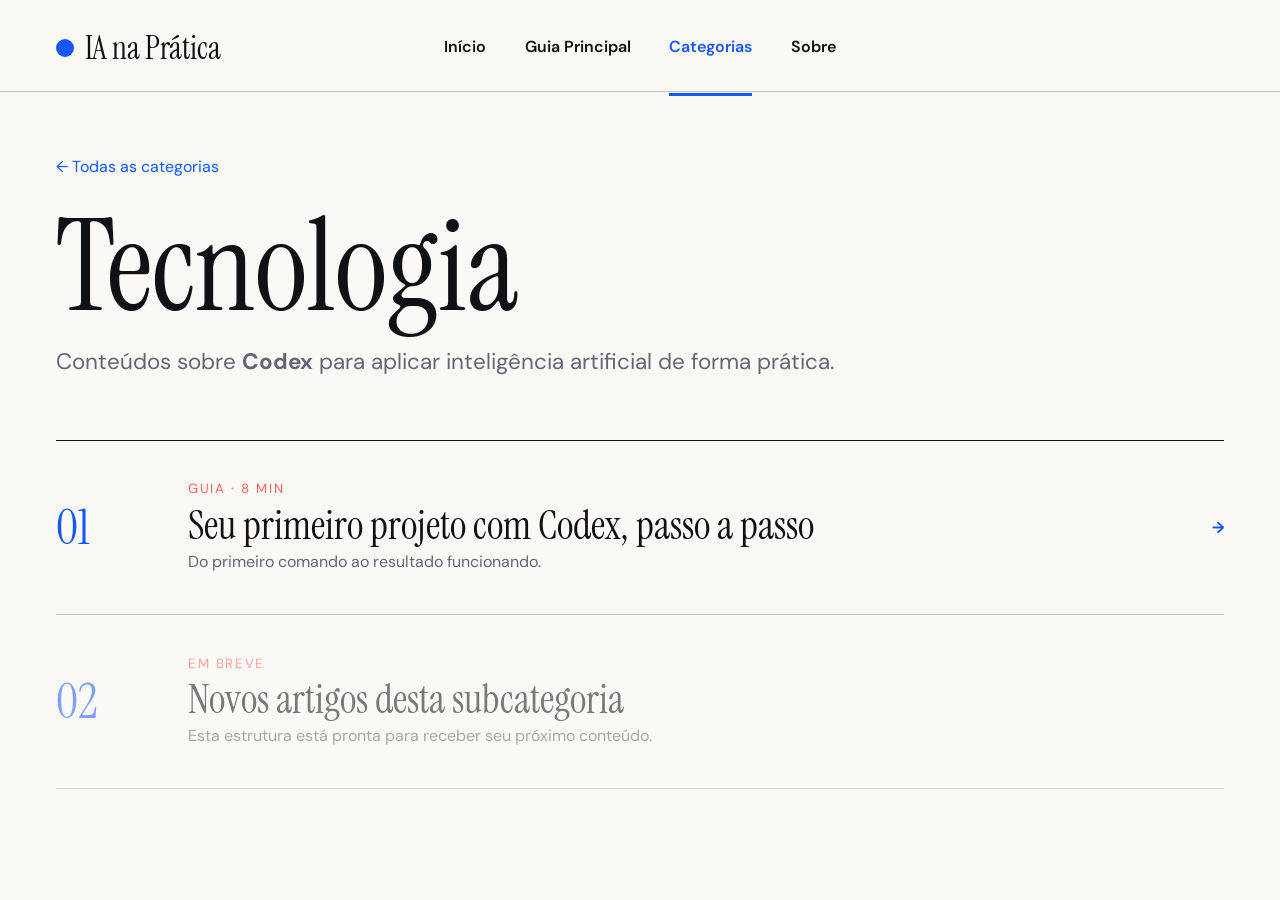
==== categoria.html @ 02f24f1a "Publica versão inicial do IA na Prática" ====
<!doctype html><html lang="pt-BR"><head><meta charset="UTF-8"><meta name="viewport" content="width=device-width,initial-scale=1"><title>Categoria — IA na Prática</title><link rel="preconnect" href="https://fonts.googleapis.com"><link rel="preconnect" href="https://fonts.gstatic.com" crossorigin><link href="https://fonts.googleapis.com/css2?family=DM+Sans:wght@400;500;600&family=Instrument+Serif&display=swap" rel="stylesheet"><link rel="stylesheet" href="styles.css"></head><body><header class="site-header"><a class="brand" href="index.html"><span class="brand-dot"></span><span>IA na Prática</span></a><button class="menu-button" aria-expanded="false" aria-controls="menu">Menu</button><nav id="menu"><a href="index.html">Início</a><a href="guia.html">Guia Principal</a><a class="active" href="categorias.html">Categorias</a><a href="sobre.html">Sobre</a></nav></header><main class="page listing"><a href="categorias.html">← Todas as categorias</a><h1 id="category-title">Tecnologia</h1><p class="listing-lead">Conteúdos sobre <strong id="subcategory-title">Codex</strong> para aplicar inteligência artificial de forma prática.</p><section class="post-list"><a href="artigo.html"><span>01</span><div><small>Guia · 8 min</small><h2>Seu primeiro projeto com Codex, passo a passo</h2><p>Do primeiro comando ao resultado funcionando.</p></div><b>→</b></a><div class="coming"><span>02</span><div><small>Em breve</small><h2>Novos artigos desta subcategoria</h2><p>Esta estrutura está pronta para receber seu próximo conteúdo.</p></div></div></section></main><script src="script.js"></script></body></html>
---- styles.css ----
:root{--paper:#faf9f6;--ink:#101116;--muted:#626675;--blue:#1557ff;--coral:#ff6558;--mint:#78dfbf;--line:#bfc1c6;--display:"Instrument Serif",Georgia,serif;--sans:"DM Sans",Arial,sans-serif}*{box-sizing:border-box}html{scroll-behavior:smooth;scroll-padding-top:2rem}body{margin:0;background:var(--paper);color:var(--ink);font-family:var(--sans)}a{color:inherit;text-decoration:none}button,input{font:inherit}.skip-link{position:absolute;left:-999px}.skip-link:focus{left:1rem;top:1rem;background:#111;color:#fff;padding:1rem;z-index:20}.site-header{height:92px;display:grid;grid-template-columns:1fr auto 1fr;align-items:center;max-width:1400px;margin:auto;padding:0 3.5rem;border-bottom:1px solid var(--line)}.brand{display:flex;align-items:center;gap:.7rem;font:2rem var(--display)}.brand-dot{width:18px;height:18px;border-radius:50%;background:var(--blue)}.site-header nav{display:flex;gap:2.4rem}.site-header nav a{font-weight:600;padding:2.25rem 0;border-bottom:3px solid transparent}.site-header nav a:hover,.site-header nav a.active{color:var(--blue);border-color:var(--blue)}.nav-arrow{justify-self:end;display:grid;place-items:center;background:var(--blue);color:#fff;width:46px;height:46px;font-size:1.45rem}.menu-button{display:none}.hero{max-width:1400px;margin:auto;padding:4.5rem 3.5rem 3rem;display:grid;grid-template-columns:.87fr 1.13fr;min-height:700px}.home-hero{min-height:calc(100vh - 92px)}.hero-copy{padding-right:2rem;z-index:2}.hero h1{font:clamp(4.2rem,6.6vw,7rem)/.85 var(--display);letter-spacing:-.045em;margin:0 0 2rem}.hero h1 em,.page-intro em,.about h1 em{font-weight:400;color:var(--blue)}.hero-copy>p{font-size:1.3rem;line-height:1.55;max-width:560px;color:var(--muted)}.hero-actions{display:flex;gap:1rem;margin:2rem 0 4rem}.button{display:inline-flex;align-items:center;justify-content:center;border:1px solid var(--ink);padding:1rem 1.5rem;min-height:56px;font-weight:600}.primary{background:var(--blue);color:#fff;border-color:var(--blue)}.primary:hover{background:#003ecf}.secondary:hover{background:var(--ink);color:#fff}.hero-note{display:flex;gap:2rem;text-transform:uppercase;color:var(--muted);font-size:.7rem;line-height:1.5;letter-spacing:.12em}.hero-note span+span{border-left:1px solid var(--line);padding-left:2rem;max-width:230px}.hero-media{position:relative;min-height:560px;overflow:hidden}.hero-media img{width:100%;height:100%;object-fit:cover}.hero-card{position:absolute;right:4%;top:6%;background:var(--ink);color:#fff;padding:1.5rem;width:170px;box-shadow:-12px 12px 0 var(--blue)}.hero-card span{font-family:monospace;color:#9ab6ff}.hero-card p{font:1rem/1.4 monospace}.scribble{position:absolute;left:4%;top:18%;font-weight:600;transform:rotate(-8deg);background:var(--paper);padding:.8rem;box-shadow:4px 4px 0 var(--coral)}
.page{max-width:1400px;margin:auto;padding:0 3.5rem}.page-intro{min-height:370px;display:grid;grid-template-columns:1fr 230px;align-items:center;gap:4rem;border-bottom:1px solid var(--ink)}.page-intro h1{font:clamp(4.4rem,7vw,7.4rem)/.88 var(--display);letter-spacing:-.04em;margin:0}.page-intro p{font-size:1.35rem;color:var(--muted);max-width:800px}.page-intro aside{border-left:1px solid var(--ink);padding:2rem;text-transform:uppercase;letter-spacing:.16em;font-size:.72rem;line-height:1.8}.chapters>a,.chapters>.coming,.post-list>a,.post-list>.coming{display:grid;grid-template-columns:100px 1fr auto;align-items:center;gap:2rem;padding:2.3rem 0;border-bottom:1px solid var(--line)}.chapters>a:hover h2,.post-list>a:hover h2{color:var(--blue)}.chapters span,.post-list span{font:3rem var(--display);color:var(--blue)}.chapters small,.post-list small{color:var(--coral);text-transform:uppercase;letter-spacing:.12em}.chapters h2,.post-list h2{font:2.5rem/1 var(--display);margin:.4rem 0}.chapters p,.post-list p{color:var(--muted);margin:.3rem 0}.chapters b,.post-list b{color:var(--blue)}.coming{opacity:.55}
.category-rails{display:grid;grid-template-columns:1fr 1fr}.category-rails article{display:grid;grid-template-columns:150px 1fr 190px;gap:1.5rem;padding:2.2rem 1.2rem 2.2rem 0;border-bottom:1px solid var(--line)}.category-rails article:nth-child(odd){border-right:1px solid var(--line);padding-right:2rem}.category-rails article:nth-child(even){padding-left:2rem}.rail-symbol{height:140px;display:grid;place-items:center;font:3rem var(--display);position:relative}.rail-symbol:before{content:"";position:absolute;width:85px;height:85px;border-radius:50%;z-index:-1}.rail-symbol.blue:before{background:var(--blue)}.rail-symbol.coral:before{background:var(--coral);border-radius:0}.rail-symbol.mint:before{background:var(--mint)}.category-rails h2{font:3rem var(--display);margin:0}.category-rails p{color:var(--muted);line-height:1.5}.category-rails nav{display:flex;flex-direction:column}.category-rails nav a{color:var(--blue);padding:.8rem 0;border-bottom:1px solid var(--line)}.category-rails nav a:hover{padding-left:.4rem}.listing{padding-top:4rem}.listing>a{color:var(--blue)}.listing h1{font:clamp(5rem,10vw,9rem)/.9 var(--display);margin:2rem 0 0}.listing-lead{font-size:1.4rem;color:var(--muted);margin-bottom:4rem}.post-list{border-top:1px solid var(--ink)}
.about-hero{display:grid;grid-template-columns:1.1fr .9fr;gap:3rem;min-height:560px;padding:4rem 0;border-bottom:1px solid var(--ink)}.about h1{font:clamp(4.5rem,7vw,7rem)/.87 var(--display);letter-spacing:-.04em;margin:1rem 0 2rem}.about-hero h2{font-size:1.45rem}.about-hero>div:first-child>p{font-size:1.25rem;line-height:1.6;max-width:700px}.about-visual{background:var(--ink);color:#fff;display:flex;align-items:flex-end;justify-content:space-between;padding:2.5rem;position:relative;overflow:hidden}.about-visual:before{content:"";position:absolute;width:260px;height:260px;background:var(--blue);right:-50px;top:-50px}.about-visual>span{font:18rem/.55 var(--display);color:var(--paper)}.about-visual p{z-index:1;text-transform:uppercase;letter-spacing:.15em;font-size:.7rem;line-height:1.7}.about-principles{display:grid;grid-template-columns:1.25fr repeat(3,1fr);border-bottom:1px solid var(--ink)}.about-principles>h2{font:4.5rem/.9 var(--display);padding:3rem 2rem 3rem 0;margin:0}.about-principles article{border-left:1px solid var(--line);padding:3rem 2rem}.about-principles span{font:1.8rem var(--display);color:var(--blue)}.about-principles article:nth-of-type(2) span{color:var(--mint)}.about-principles article:nth-of-type(3) span{color:var(--coral)}.about-principles h3{font:1.65rem var(--display)}.about-principles p{color:var(--muted);line-height:1.6}.contact-strip{display:grid;grid-template-columns:auto 1fr auto;align-items:center;gap:3rem;padding:2rem 0}.contact-strip h2{font:3.5rem var(--display);margin:0}.contact-strip a{color:var(--blue);border-bottom:1px solid var(--blue);padding:.6rem}
.article-page{max-width:1200px;margin:auto;padding:3rem 2rem;display:grid;grid-template-columns:minmax(0,780px) 300px;gap:5rem;align-items:start}.article-header small{color:var(--blue);text-transform:uppercase;letter-spacing:.08em}.article-header h1{font:clamp(4.3rem,6vw,6.5rem)/.9 var(--display);letter-spacing:-.035em;margin:1rem 0}.article-header>p{font:2rem/1.15 var(--display);color:var(--muted)}#article>p,#article section>p,#article li{font-size:1.08rem;line-height:1.7}.article-image{width:100%;height:330px;object-fit:cover;margin:1rem 0 2rem}.article-page section{padding-top:2rem;border-top:1px solid var(--line);margin-top:2.5rem}.article-page section h2{font:3rem/1 var(--display);margin:0 0 1rem}.article-page aside:not(.toc),.article-page blockquote{border-left:5px solid var(--blue);background:#e8efff;margin:2rem 0;padding:1.4rem;font-size:1.15rem}.toc{position:sticky;top:2rem;border-left:1px solid var(--ink);padding-left:2rem}.toc h2{font:2rem var(--display)}.toc nav{display:flex;flex-direction:column}.toc nav a{padding:.8rem 1rem;border-left:3px solid transparent;color:var(--muted)}.toc nav a:hover,.toc nav a.active{color:var(--blue);border-color:var(--blue)}.toc>p{font:1.8rem/1.15 var(--display);border-top:1px solid var(--line);padding-top:2rem;margin-top:3rem}
footer{max-width:1400px;margin:auto;padding:2.5rem 3.5rem;display:grid;grid-template-columns:auto 1fr auto auto;align-items:center;gap:2.5rem;border-top:1px solid var(--ink)}footer p,footer>span{color:var(--muted);font-size:.8rem}footer nav{display:flex;gap:2rem}
@media(max-width:1050px){.site-header,.page{padding-left:1.5rem;padding-right:1.5rem}.hero{grid-template-columns:1fr;padding:3rem 1.5rem}.hero-media{min-height:500px}.category-rails{grid-template-columns:1fr}.category-rails article:nth-child(n){border-right:0;padding-left:0;padding-right:0}.article-page{grid-template-columns:minmax(0,1fr) 250px;gap:2rem}.about-principles{grid-template-columns:1fr 1fr}.about-principles>h2{grid-column:1/-1}.about-principles article:first-of-type{border-left:0}.about-principles article:last-of-type{grid-column:1/-1;border-top:1px solid var(--line)}footer{padding:2rem 1.5rem}}
@media(max-width:720px){.site-header{height:76px;grid-template-columns:1fr auto}.brand{font-size:1.65rem}.menu-button{display:block;border:1px solid var(--ink);background:transparent;padding:.55rem .8rem}.site-header nav{display:none;position:absolute;z-index:10;top:76px;left:0;right:0;background:var(--paper);padding:1rem 1.5rem;flex-direction:column;gap:0;border-bottom:1px solid var(--ink)}.site-header nav.open{display:flex}.site-header nav a{padding:1rem 0}.nav-arrow{display:none}.hero h1{font-size:3.7rem}.hero-actions{flex-direction:column}.hero-media{min-height:380px}.scribble{display:none}.page-intro{grid-template-columns:1fr;gap:1rem;padding:3rem 0}.page-intro h1{font-size:4.2rem}.page-intro aside{padding:1rem 0 1rem 1rem}.chapters>a,.chapters>.coming,.post-list>a,.post-list>.coming{grid-template-columns:60px 1fr}.chapters b,.post-list b{grid-column:2}.chapters h2,.post-list h2{font-size:2rem}.category-rails article{grid-template-columns:90px 1fr}.category-rails nav{grid-column:1/-1}.rail-symbol{height:90px}.about-hero{grid-template-columns:1fr}.about h1{font-size:4.2rem}.about-visual{min-height:300px}.about-principles{grid-template-columns:1fr}.about-principles>h2,.about-principles article:last-of-type{grid-column:auto}.about-principles article{border-left:0;border-top:1px solid var(--line)}.contact-strip{grid-template-columns:1fr;gap:1rem}.article-page{display:block;padding:2.5rem 1.5rem}.article-header h1{font-size:3.7rem}.article-header>p{font-size:1.6rem}.toc{position:relative;top:auto;border:1px solid var(--line);padding:1rem;margin:2rem 0;grid-row:1}.article-page{display:flex;flex-direction:column}.toc{order:-1}.toc>p{display:none}.article-image{height:240px}footer{grid-template-columns:1fr;gap:1rem}}
@media(prefers-reduced-motion:reduce){html{scroll-behavior:auto}*{transition:none!important}}
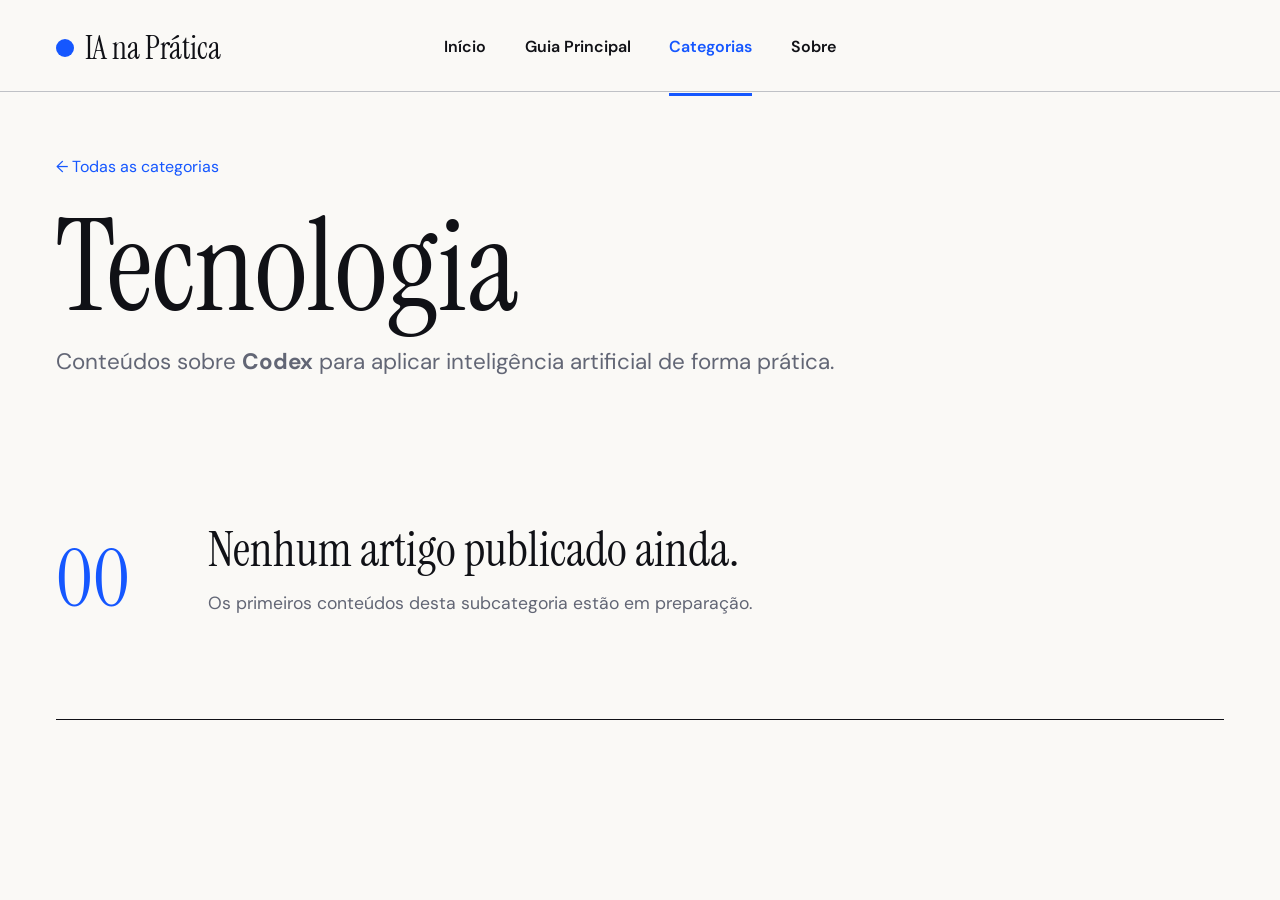
==== commit 3734fee9: "Remove conteúdos de demonstração" ====
--- a/categoria.html
+++ b/categoria.html
@@ -1 +1 @@
-<!doctype html><html lang="pt-BR"><head><meta charset="UTF-8"><meta name="viewport" content="width=device-width,initial-scale=1"><title>Categoria — IA na Prática</title><link rel="preconnect" href="https://fonts.googleapis.com"><link rel="preconnect" href="https://fonts.gstatic.com" crossorigin><link href="https://fonts.googleapis.com/css2?family=DM+Sans:wght@400;500;600&family=Instrument+Serif&display=swap" rel="stylesheet"><link rel="stylesheet" href="styles.css"></head><body><header class="site-header"><a class="brand" href="index.html"><span class="brand-dot"></span><span>IA na Prática</span></a><button class="menu-button" aria-expanded="false" aria-controls="menu">Menu</button><nav id="menu"><a href="index.html">Início</a><a href="guia.html">Guia Principal</a><a class="active" href="categorias.html">Categorias</a><a href="sobre.html">Sobre</a></nav></header><main class="page listing"><a href="categorias.html">← Todas as categorias</a><h1 id="category-title">Tecnologia</h1><p class="listing-lead">Conteúdos sobre <strong id="subcategory-title">Codex</strong> para aplicar inteligência artificial de forma prática.</p><section class="post-list"><a href="artigo.html"><span>01</span><div><small>Guia · 8 min</small><h2>Seu primeiro projeto com Codex, passo a passo</h2><p>Do primeiro comando ao resultado funcionando.</p></div><b>→</b></a><div class="coming"><span>02</span><div><small>Em breve</small><h2>Novos artigos desta subcategoria</h2><p>Esta estrutura está pronta para receber seu próximo conteúdo.</p></div></div></section></main><script src="script.js"></script></body></html>
+<!doctype html><html lang="pt-BR"><head><meta charset="UTF-8"><meta name="viewport" content="width=device-width,initial-scale=1"><title>Categoria — IA na Prática</title><link rel="preconnect" href="https://fonts.googleapis.com"><link rel="preconnect" href="https://fonts.gstatic.com" crossorigin><link href="https://fonts.googleapis.com/css2?family=DM+Sans:wght@400;500;600&family=Instrument+Serif&display=swap" rel="stylesheet"><link rel="stylesheet" href="styles.css"></head><body><header class="site-header"><a class="brand" href="index.html"><span class="brand-dot"></span><span>IA na Prática</span></a><button class="menu-button" aria-expanded="false" aria-controls="menu">Menu</button><nav id="menu"><a href="index.html">Início</a><a href="guia.html">Guia Principal</a><a class="active" href="categorias.html">Categorias</a><a href="sobre.html">Sobre</a></nav></header><main class="page listing"><a href="categorias.html">← Todas as categorias</a><h1 id="category-title">Tecnologia</h1><p class="listing-lead">Conteúdos sobre <strong id="subcategory-title">Codex</strong> para aplicar inteligência artificial de forma prática.</p><section class="empty-library" aria-label="Nenhum artigo publicado"><span>00</span><div><h2>Nenhum artigo publicado ainda.</h2><p>Os primeiros conteúdos desta subcategoria estão em preparação.</p></div></section></main><script src="script.js"></script></body></html>
--- a/styles.css
+++ b/styles.css
@@ -7,3 +7,4 @@
 @media(max-width:1050px){.site-header,.page{padding-left:1.5rem;padding-right:1.5rem}.hero{grid-template-columns:1fr;padding:3rem 1.5rem}.hero-media{min-height:500px}.category-rails{grid-template-columns:1fr}.category-rails article:nth-child(n){border-right:0;padding-left:0;padding-right:0}.article-page{grid-template-columns:minmax(0,1fr) 250px;gap:2rem}.about-principles{grid-template-columns:1fr 1fr}.about-principles>h2{grid-column:1/-1}.about-principles article:first-of-type{border-left:0}.about-principles article:last-of-type{grid-column:1/-1;border-top:1px solid var(--line)}footer{padding:2rem 1.5rem}}
 @media(max-width:720px){.site-header{height:76px;grid-template-columns:1fr auto}.brand{font-size:1.65rem}.menu-button{display:block;border:1px solid var(--ink);background:transparent;padding:.55rem .8rem}.site-header nav{display:none;position:absolute;z-index:10;top:76px;left:0;right:0;background:var(--paper);padding:1rem 1.5rem;flex-direction:column;gap:0;border-bottom:1px solid var(--ink)}.site-header nav.open{display:flex}.site-header nav a{padding:1rem 0}.nav-arrow{display:none}.hero h1{font-size:3.7rem}.hero-actions{flex-direction:column}.hero-media{min-height:380px}.scribble{display:none}.page-intro{grid-template-columns:1fr;gap:1rem;padding:3rem 0}.page-intro h1{font-size:4.2rem}.page-intro aside{padding:1rem 0 1rem 1rem}.chapters>a,.chapters>.coming,.post-list>a,.post-list>.coming{grid-template-columns:60px 1fr}.chapters b,.post-list b{grid-column:2}.chapters h2,.post-list h2{font-size:2rem}.category-rails article{grid-template-columns:90px 1fr}.category-rails nav{grid-column:1/-1}.rail-symbol{height:90px}.about-hero{grid-template-columns:1fr}.about h1{font-size:4.2rem}.about-visual{min-height:300px}.about-principles{grid-template-columns:1fr}.about-principles>h2,.about-principles article:last-of-type{grid-column:auto}.about-principles article{border-left:0;border-top:1px solid var(--line)}.contact-strip{grid-template-columns:1fr;gap:1rem}.article-page{display:block;padding:2.5rem 1.5rem}.article-header h1{font-size:3.7rem}.article-header>p{font-size:1.6rem}.toc{position:relative;top:auto;border:1px solid var(--line);padding:1rem;margin:2rem 0;grid-row:1}.article-page{display:flex;flex-direction:column}.toc{order:-1}.toc>p{display:none}.article-image{height:240px}footer{grid-template-columns:1fr;gap:1rem}}
 @media(prefers-reduced-motion:reduce){html{scroll-behavior:auto}*{transition:none!important}}
+.empty-library{display:grid;grid-template-columns:120px 1fr;gap:2rem;align-items:center;min-height:280px;border-bottom:1px solid var(--ink)}.empty-library>span{font:5rem var(--display);color:var(--blue)}.empty-library h2{font:3rem/1 var(--display);margin:0 0 .7rem}.empty-library p{color:var(--muted);font-size:1.1rem}@media(max-width:720px){.empty-library{grid-template-columns:70px 1fr}.empty-library>span{font-size:3.5rem}.empty-library h2{font-size:2.2rem}}
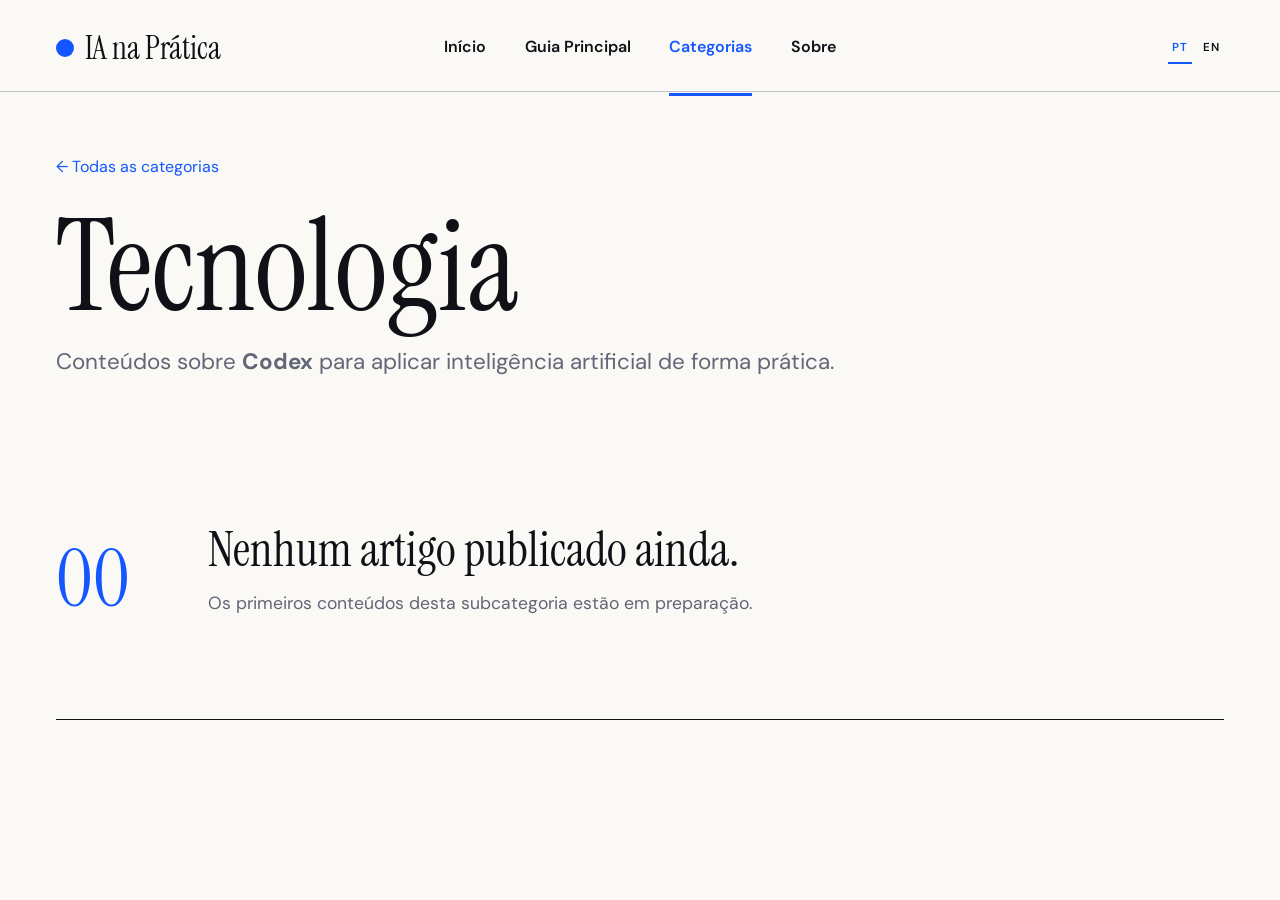
==== commit f8da8988: "Adiciona versão completa em inglês" ====
--- a/categoria.html
+++ b/categoria.html
@@ -1 +1 @@
-<!doctype html><html lang="pt-BR"><head><meta charset="UTF-8"><meta name="viewport" content="width=device-width,initial-scale=1"><title>Categoria — IA na Prática</title><link rel="preconnect" href="https://fonts.googleapis.com"><link rel="preconnect" href="https://fonts.gstatic.com" crossorigin><link href="https://fonts.googleapis.com/css2?family=DM+Sans:wght@400;500;600&family=Instrument+Serif&display=swap" rel="stylesheet"><link rel="stylesheet" href="styles.css"></head><body><header class="site-header"><a class="brand" href="index.html"><span class="brand-dot"></span><span>IA na Prática</span></a><button class="menu-button" aria-expanded="false" aria-controls="menu">Menu</button><nav id="menu"><a href="index.html">Início</a><a href="guia.html">Guia Principal</a><a class="active" href="categorias.html">Categorias</a><a href="sobre.html">Sobre</a></nav></header><main class="page listing"><a href="categorias.html">← Todas as categorias</a><h1 id="category-title">Tecnologia</h1><p class="listing-lead">Conteúdos sobre <strong id="subcategory-title">Codex</strong> para aplicar inteligência artificial de forma prática.</p><section class="empty-library" aria-label="Nenhum artigo publicado"><span>00</span><div><h2>Nenhum artigo publicado ainda.</h2><p>Os primeiros conteúdos desta subcategoria estão em preparação.</p></div></section></main><script src="script.js"></script></body></html>
+<!doctype html><html lang="pt-BR"><head><meta charset="UTF-8"><meta name="viewport" content="width=device-width,initial-scale=1"><title>Categoria — IA na Prática</title><link rel="preconnect" href="https://fonts.googleapis.com"><link rel="preconnect" href="https://fonts.gstatic.com" crossorigin><link href="https://fonts.googleapis.com/css2?family=DM+Sans:wght@400;500;600&family=Instrument+Serif&display=swap" rel="stylesheet"><link rel="stylesheet" href="styles.css"></head><body><header class="site-header"><a class="brand" href="index.html"><span class="brand-dot"></span><span>IA na Prática</span></a><button class="menu-button" aria-expanded="false" aria-controls="menu">Menu</button><nav id="menu"><a href="index.html">Início</a><a href="guia.html">Guia Principal</a><a class="active" href="categorias.html">Categorias</a><a href="sobre.html">Sobre</a></nav><div class="header-tools"><div class="language-switch"><span aria-current="page">PT</span><a id="language-counterpart" href="en/category.html" lang="en" hreflang="en-US">EN</a></div></div></header><main class="page listing"><a href="categorias.html">← Todas as categorias</a><h1 id="category-title">Tecnologia</h1><p class="listing-lead">Conteúdos sobre <strong id="subcategory-title">Codex</strong> para aplicar inteligência artificial de forma prática.</p><section class="empty-library" aria-label="Nenhum artigo publicado"><span>00</span><div><h2>Nenhum artigo publicado ainda.</h2><p>Os primeiros conteúdos desta subcategoria estão em preparação.</p></div></section></main><script src="script.js"></script></body></html>
--- a/styles.css
+++ b/styles.css
@@ -8,3 +8,4 @@
 @media(max-width:720px){.site-header{height:76px;grid-template-columns:1fr auto}.brand{font-size:1.65rem}.menu-button{display:block;border:1px solid var(--ink);background:transparent;padding:.55rem .8rem}.site-header nav{display:none;position:absolute;z-index:10;top:76px;left:0;right:0;background:var(--paper);padding:1rem 1.5rem;flex-direction:column;gap:0;border-bottom:1px solid var(--ink)}.site-header nav.open{display:flex}.site-header nav a{padding:1rem 0}.nav-arrow{display:none}.hero h1{font-size:3.7rem}.hero-actions{flex-direction:column}.hero-media{min-height:380px}.scribble{display:none}.page-intro{grid-template-columns:1fr;gap:1rem;padding:3rem 0}.page-intro h1{font-size:4.2rem}.page-intro aside{padding:1rem 0 1rem 1rem}.chapters>a,.chapters>.coming,.post-list>a,.post-list>.coming{grid-template-columns:60px 1fr}.chapters b,.post-list b{grid-column:2}.chapters h2,.post-list h2{font-size:2rem}.category-rails article{grid-template-columns:90px 1fr}.category-rails nav{grid-column:1/-1}.rail-symbol{height:90px}.about-hero{grid-template-columns:1fr}.about h1{font-size:4.2rem}.about-visual{min-height:300px}.about-principles{grid-template-columns:1fr}.about-principles>h2,.about-principles article:last-of-type{grid-column:auto}.about-principles article{border-left:0;border-top:1px solid var(--line)}.contact-strip{grid-template-columns:1fr;gap:1rem}.article-page{display:block;padding:2.5rem 1.5rem}.article-header h1{font-size:3.7rem}.article-header>p{font-size:1.6rem}.toc{position:relative;top:auto;border:1px solid var(--line);padding:1rem;margin:2rem 0;grid-row:1}.article-page{display:flex;flex-direction:column}.toc{order:-1}.toc>p{display:none}.article-image{height:240px}footer{grid-template-columns:1fr;gap:1rem}}
 @media(prefers-reduced-motion:reduce){html{scroll-behavior:auto}*{transition:none!important}}
 .empty-library{display:grid;grid-template-columns:120px 1fr;gap:2rem;align-items:center;min-height:280px;border-bottom:1px solid var(--ink)}.empty-library>span{font:5rem var(--display);color:var(--blue)}.empty-library h2{font:3rem/1 var(--display);margin:0 0 .7rem}.empty-library p{color:var(--muted);font-size:1.1rem}@media(max-width:720px){.empty-library{grid-template-columns:70px 1fr}.empty-library>span{font-size:3.5rem}.empty-library h2{font-size:2.2rem}}
+.header-tools{justify-self:end;display:flex;align-items:center;gap:1.25rem}.language-switch{display:flex;align-items:center;gap:.45rem;font-size:.72rem;font-weight:600;letter-spacing:.08em}.language-switch a,.language-switch span{padding:.45rem .25rem;border-bottom:2px solid transparent}.language-switch a:hover{color:var(--blue)}.language-switch [aria-current="page"]{color:var(--blue);border-color:var(--blue)}@media(max-width:720px){.site-header{grid-template-columns:1fr auto auto;gap:.7rem}.header-tools{grid-column:2}.menu-button{grid-column:3;grid-row:1}.header-tools .nav-arrow{display:none}.language-switch{font-size:.68rem}}
